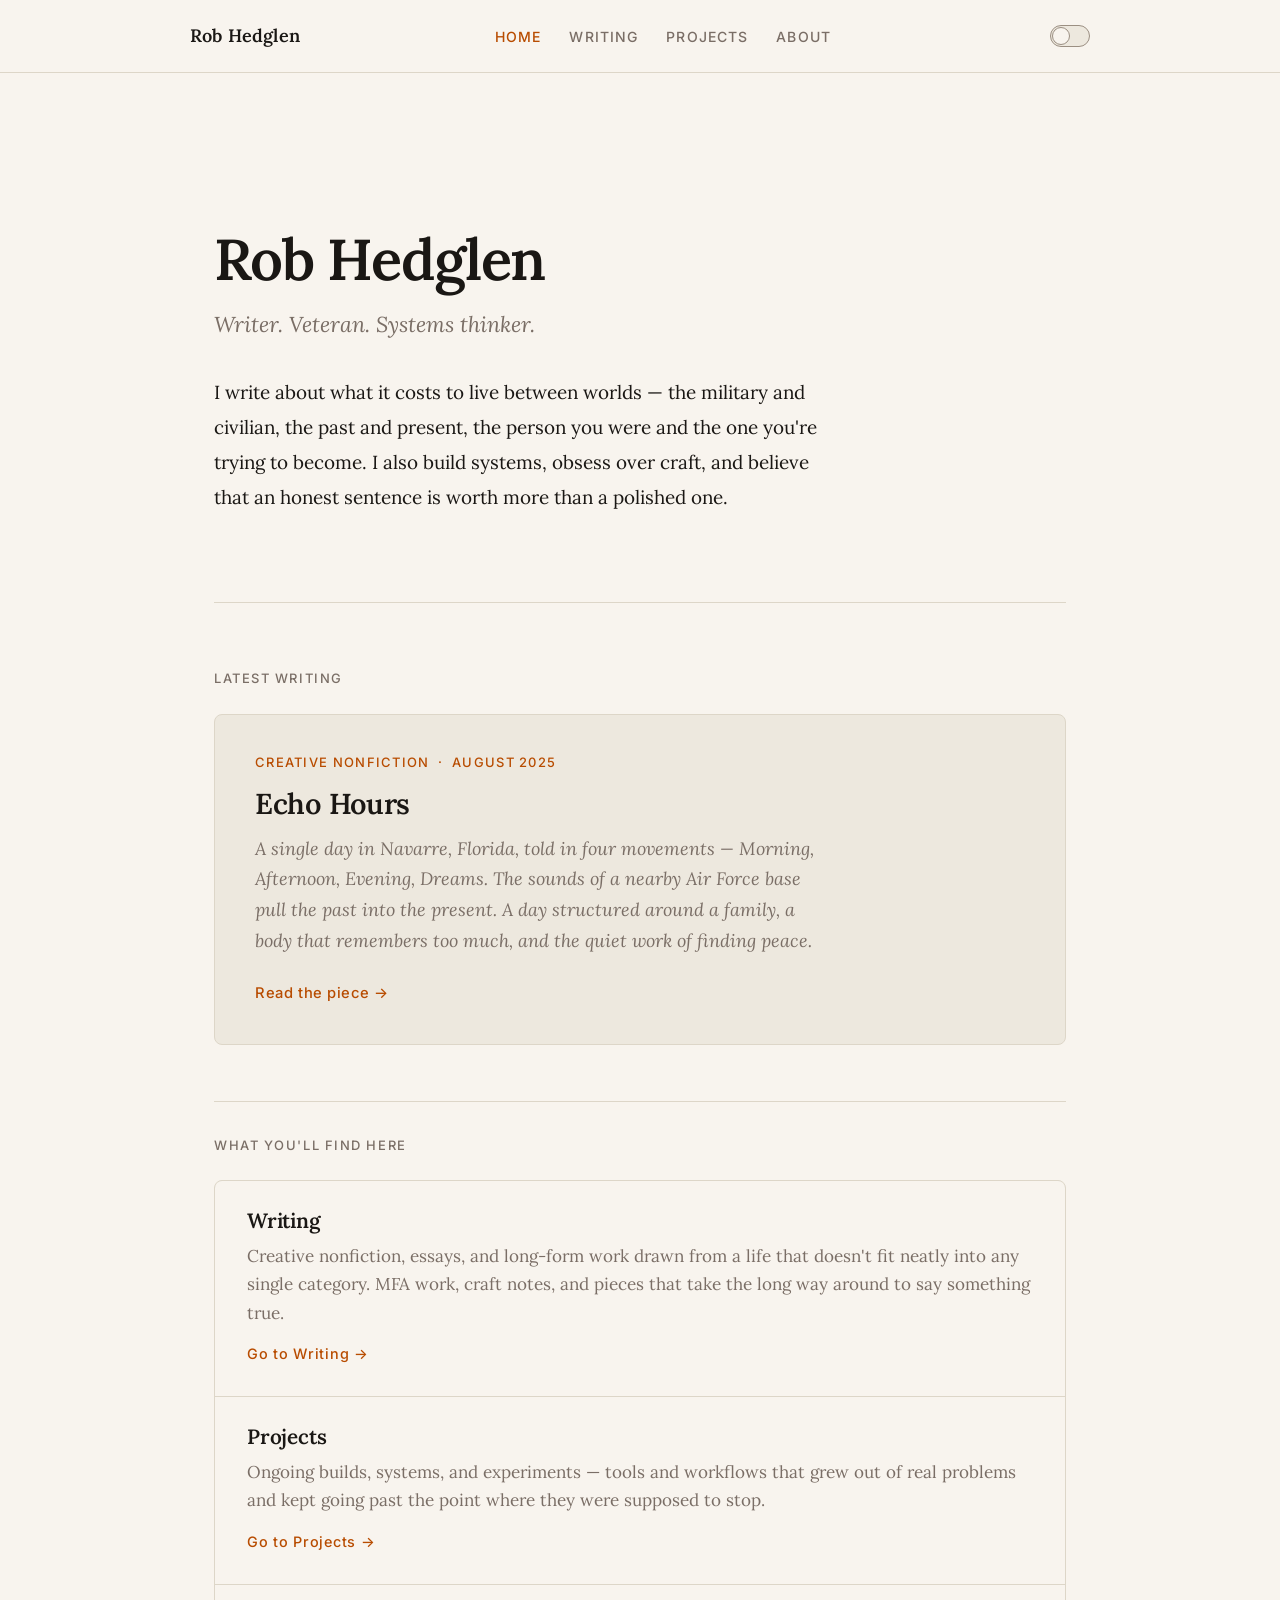
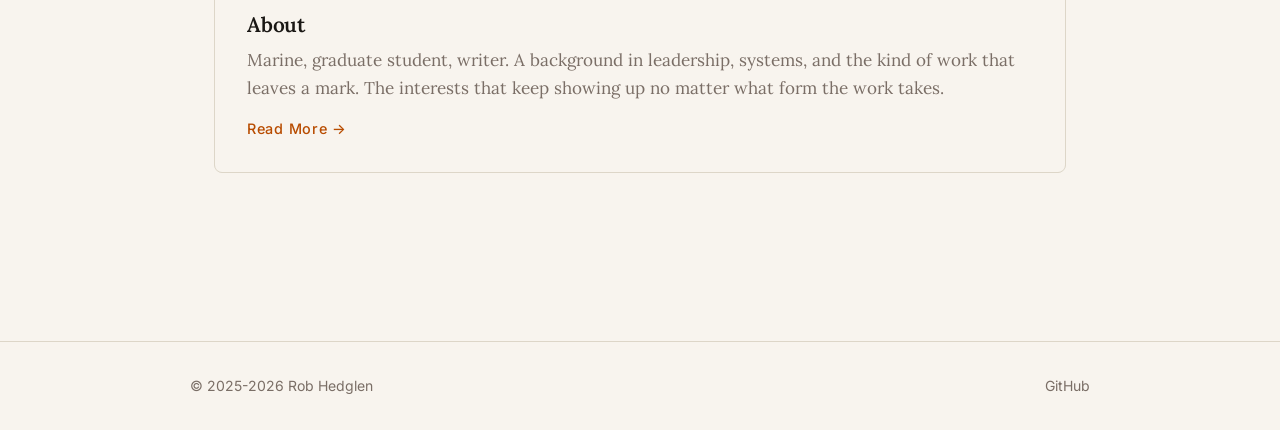
==== index.html @ 37901099 "Add headshot to site" ====
<!DOCTYPE html>
<html lang="en">
<head>
  <meta charset="UTF-8">
  <meta name="viewport" content="width=device-width, initial-scale=1.0">
  <meta name="description" content="Rob Hedglen — writer, veteran, systems thinker. Essays, projects, and ideas worth building in public.">
  <title>Rob Hedglen</title>
  <link rel="canonical" href="https://hedglen.org/">
  <meta name="theme-color" content="#b84c00">
  <meta name="color-scheme" content="light dark">
  <meta property="og:site_name" content="hedglen.org">
  <meta property="og:type" content="website">
  <meta property="og:title" content="Rob Hedglen">
  <meta property="og:description" content="Writer, veteran, systems thinker. Essays, projects, and ideas worth building in public.">
  <meta property="og:url" content="https://hedglen.org/">
  <meta property="og:image" content="https://hedglen.org/images/social-card.png">
  <meta property="og:image:width" content="1200">
  <meta property="og:image:height" content="630">
  <meta name="twitter:card" content="summary_large_image">
  <meta name="twitter:title" content="Rob Hedglen">
  <meta name="twitter:description" content="Writer, veteran, systems thinker. Essays, projects, and ideas worth building in public.">
  <meta name="twitter:image" content="https://hedglen.org/images/social-card.png">
  <script type="application/ld+json">
  {
    "@context": "https://schema.org",
    "@graph": [
      {
        "@type": "WebSite",
        "@id": "https://hedglen.org/#website",
        "name": "hedglen.org",
        "url": "https://hedglen.org/",
        "inLanguage": "en",
        "publisher": {
          "@id": "https://hedglen.org/#rob-hedglen"
        }
      },
      {
        "@type": "Person",
        "@id": "https://hedglen.org/#rob-hedglen",
        "name": "Rob Hedglen",
        "url": "https://hedglen.org/",
        "image": {
          "@type": "ImageObject",
          "url": "https://hedglen.org/images/rob-hedglen.jpg",
          "contentUrl": "https://hedglen.org/images/rob-hedglen.jpg",
          "dateCreated": "2026-03",
          "caption": "Rob Hedglen, March 2026"
        },
        "sameAs": [
          "https://github.com/hedglen"
        ],
        "description": "Writer, veteran, and systems thinker."
      },
      {
        "@type": "ProfilePage",
        "@id": "https://hedglen.org/#profile",
        "name": "Rob Hedglen",
        "url": "https://hedglen.org/",
        "inLanguage": "en",
        "isPartOf": {
          "@id": "https://hedglen.org/#website"
        },
        "mainEntity": {
          "@id": "https://hedglen.org/#rob-hedglen"
        }
      }
    ]
  }
  </script>
  <link rel="preconnect" href="https://fonts.googleapis.com">
  <link rel="preconnect" href="https://fonts.gstatic.com" crossorigin>
  <link href="https://fonts.googleapis.com/css2?family=Lora:ital,wght@0,400;0,500;0,600;1,400;1,500&family=Inter:wght@400;500&display=swap" rel="stylesheet">
  <link rel="stylesheet" href="css/style.css">
  <link rel="icon" href="/favicon.ico" sizes="any">
  <link rel="icon" type="image/svg+xml" href="/favicon.svg">
  <link rel="icon" type="image/png" sizes="96x96" href="/favicon-96x96.png">
  <link rel="icon" type="image/png" sizes="48x48" href="/favicon-48x48.png">
  <link rel="icon" type="image/png" sizes="32x32" href="/favicon-32x32.png">
  <link rel="icon" type="image/png" sizes="16x16" href="/favicon-16x16.png">
  <link rel="apple-touch-icon" sizes="180x180" href="/apple-touch-icon.png">
  <link rel="manifest" href="/site.webmanifest">
</head>
<body>

  <header class="site-header">
    <div class="site-header-inner">
      <a href="index.html" class="wordmark">Rob Hedglen</a>
      <nav>
        <ul class="site-nav">
          <li><a href="index.html" class="active" aria-current="page">Home</a></li>
          <li><a href="writing.html">Writing</a></li>
          <li><a href="projects.html">Projects</a></li>
          <li><a href="about.html">About</a></li>
        </ul>
      </nav>
      <button class="theme-toggle" id="theme-toggle" type="button" aria-label="Switch to dark mode" aria-pressed="false">
        <span class="toggle-track" aria-hidden="true">
          <span class="toggle-thumb"></span>
        </span>
      </button>
    </div>
  </header>

  <main class="page">

    <div class="hero">
      <h1>Rob Hedglen</h1>
      <div class="hero-sub">Writer. Veteran. Systems thinker.</div>
      <p>
        I write about what it costs to live between worlds — the military and civilian, the past and present,
        the person you were and the one you're trying to become. I also build systems, obsess over craft,
        and believe that an honest sentence is worth more than a polished one.
      </p>
    </div>

    <span class="section-label first-section">Latest Writing</span>

    <div class="featured">
      <span class="featured-label">Creative Nonfiction &nbsp;·&nbsp; August 2025</span>
      <h2><a href="echo-hours.html">Echo Hours</a></h2>
      <p>
        A single day in Navarre, Florida, told in four movements — Morning, Afternoon, Evening, Dreams.
        The sounds of a nearby Air Force base pull the past into the present. A day structured around
        a family, a body that remembers too much, and the quiet work of finding peace.
      </p>
      <a class="read-link" href="echo-hours.html">Read the piece &rarr;</a>
    </div>

    <span class="section-label">What You'll Find Here</span>

    <div class="card-grid">
      <div class="card">
        <h2>Writing</h2>
        <p>
          Creative nonfiction, essays, and long-form work drawn from a life that doesn't fit neatly
          into any single category. MFA work, craft notes, and pieces that take the long way around
          to say something true.
        </p>
        <a class="card-link" href="writing.html">Go to Writing &rarr;</a>
      </div>
      <div class="card">
        <h2>Projects</h2>
        <p>
          Ongoing builds, systems, and experiments — tools and workflows that grew out of real problems
          and kept going past the point where they were supposed to stop.
        </p>
        <a class="card-link" href="projects.html">Go to Projects &rarr;</a>
      </div>
      <div class="card">
        <h2>About</h2>
        <p>
          Marine, graduate student, writer. A background in leadership, systems, and the kind of
          work that leaves a mark. The interests that keep showing up no matter what form the work takes.
        </p>
        <a class="card-link" href="about.html">Read More &rarr;</a>
      </div>
    </div>

  </main>

  <footer class="site-footer">
    <div class="site-footer-inner">
      <p>&copy; 2025-2026 Rob Hedglen</p>
      <p><a href="https://github.com/hedglen" target="_blank" rel="noopener">GitHub</a></p>
    </div>
  </footer>

  <script src="js/theme-toggle.js"></script>
</body>
</html>
---- css/style.css ----
/* ============================================================
   hedglen.org — Shared Stylesheet
   Warm Literary Design
   ============================================================ */

/* ── Reset & Base ─────────────────────────────────────────── */

*, *::before, *::after {
  box-sizing: border-box;
  margin: 0;
  padding: 0;
}

:root {
  --bg:       #f8f4ee;
  --bg-alt:   #ede8de;
  --text:     #1a1714;
  --muted:    #7a6e66;
  --accent:   #b84c00;
  --border:   #ddd6c8;
  --toggle-track: #ede8de;
  --toggle-track-hover: #e4dcca;
  --toggle-thumb: #f8f4ee;
  --toggle-thumb-border: #9b8f82;
  --serif:    'Lora', Georgia, 'Times New Roman', serif;
  --sans:     'Inter', system-ui, -apple-system, sans-serif;
  --max:      700px;
  --max-wide: 900px;
  color-scheme: light;
}

[data-theme="dark"] {
  --bg:       #1a1714;
  --bg-alt:   #252220;
  --text:     #f8f4ee;
  --muted:    #b8aea6;
  --accent:   #ff7733;
  --border:   #3a3632;
  --toggle-track: #252220;
  --toggle-track-hover: #2f2b27;
  --toggle-thumb: #1a1714;
  --toggle-thumb-border: #b8aea6;
  color-scheme: dark;
}

html {
  font-size: 18px;
  scroll-behavior: smooth;
}

body {
  background: var(--bg);
  color: var(--text);
  font-family: var(--serif);
  line-height: 1.75;
  -webkit-font-smoothing: antialiased;
  transition: background-color 0.3s ease, color 0.3s ease;
}

/* ── Typography ───────────────────────────────────────────── */

h1, h2, h3 {
  font-family: var(--serif);
  font-weight: 600;
  line-height: 1.2;
  letter-spacing: -0.01em;
}

h1 { font-size: 2.75rem; margin-bottom: 0.4em; }
h2 { font-size: 1.35rem; margin-bottom: 0.35em; }
h3 { font-size: 1.05rem; margin-bottom: 0.25em; }

p {
  margin-bottom: 1.2em;
  max-width: var(--max);
}

a {
  color: var(--accent);
  text-decoration: none;
  transition: opacity 0.15s;
}

a:hover { opacity: 0.7; }

a:focus-visible,
button:focus-visible {
  outline: 2px solid var(--accent);
  outline-offset: 4px;
}

em { font-style: italic; }
strong { font-weight: 600; }

code {
  font-family: ui-monospace, SFMono-Regular, Consolas, 'Liberation Mono', monospace;
  font-size: 0.9em;
}

/* ── Navigation ───────────────────────────────────────────── */

.site-header {
  border-bottom: 1px solid var(--border);
  padding: 0 24px;
  background: var(--bg);
  position: sticky;
  top: 0;
  z-index: 10;
}

.site-header-inner {
  max-width: var(--max-wide);
  margin: 0 auto;
  display: flex;
  align-items: center;
  justify-content: space-between;
  padding: 20px 0;
}

.wordmark {
  font-family: var(--serif);
  font-size: 1rem;
  font-weight: 600;
  color: var(--text);
  text-decoration: none;
  letter-spacing: 0.01em;
}

.wordmark:hover { opacity: 0.6; color: var(--text); }

.site-nav {
  display: flex;
  gap: 28px;
  list-style: none;
}

.site-nav a {
  font-family: var(--sans);
  font-size: 0.78rem;
  font-weight: 500;
  letter-spacing: 0.08em;
  text-transform: uppercase;
  color: var(--muted);
  text-decoration: none;
  transition: color 0.15s;
}

.site-nav a:hover,
.site-nav a.active {
  color: var(--accent);
  opacity: 1;
}

/* ── Theme Toggle ─────────────────────────────────────── */

.theme-toggle {
  background: none;
  border: none;
  padding: 0;
  cursor: pointer;
  margin-left: 24px;
  border-radius: 12px;
}

.toggle-track {
  display: block;
  width: 40px;
  height: 22px;
  background: var(--toggle-track);
  border: 1px solid var(--toggle-thumb-border);
  border-radius: 11px;
  position: relative;
  transition: background 0.2s, border-color 0.2s;
}

.theme-toggle:hover .toggle-track {
  background: var(--toggle-track-hover);
}

.toggle-thumb {
  display: block;
  width: 18px;
  height: 18px;
  background: var(--toggle-thumb);
  border: 1px solid var(--toggle-thumb-border);
  border-radius: 50%;
  position: absolute;
  top: 1px;
  left: 1px;
  transition: transform 0.2s, background 0.2s, border-color 0.2s;
}

[data-theme="dark"] .toggle-thumb {
  transform: translateX(18px);
}

/* ── Page Layout ──────────────────────────────────────── */

.page {
  max-width: var(--max-wide);
  margin: 0 auto;
  padding: 72px 24px 120px;
}

.page-narrow {
  max-width: var(--max);
  margin: 0 auto;
  padding: 72px 24px 120px;
}

/* ── Page Header ──────────────────────────────────────────── */

.page-kicker {
  font-family: var(--sans);
  font-size: 0.75rem;
  font-weight: 500;
  letter-spacing: 0.1em;
  text-transform: uppercase;
  color: var(--muted);
  margin-bottom: 16px;
  display: block;
}

.page-tagline {
  font-family: var(--serif);
  font-size: 1.15rem;
  font-style: italic;
  color: var(--muted);
  margin-bottom: 48px;
  display: block;
}

.page-intro {
  font-size: 1.05rem;
  line-height: 1.8;
  margin-bottom: 56px;
  max-width: var(--max);
}

/* ── Section Headings ─────────────────────────────────────── */

.section-label {
  font-family: var(--sans);
  font-size: 0.72rem;
  font-weight: 500;
  letter-spacing: 0.12em;
  text-transform: uppercase;
  color: var(--muted);
  margin-bottom: 24px;
  display: block;
  border-top: 1px solid var(--border);
  padding-top: 32px;
  margin-top: 56px;
}

.section-label.first-section {
  border-top: none;
  margin-top: 0;
  padding-top: 0;
}

/* ── Cards ────────────────────────────────────────────────── */

.card-grid {
  display: grid;
  grid-template-columns: 1fr;
  gap: 1px;
  background: var(--border);
  border: 1px solid var(--border);
  border-radius: 8px;
  overflow: hidden;
  margin-bottom: 48px;
}

.card {
  background: var(--bg);
  padding: 28px 32px;
  transition: background 0.15s;
}

.card:hover {
  background: var(--bg-alt);
}

.card h2 {
  font-size: 1.15rem;
  margin-bottom: 8px;
}

.card p {
  font-size: 0.95rem;
  color: var(--muted);
  margin-bottom: 0;
  max-width: 100%;
  line-height: 1.65;
}

.card-link {
  display: inline-block;
  margin-top: 14px;
  font-family: var(--sans);
  font-size: 0.8rem;
  font-weight: 500;
  letter-spacing: 0.05em;
  color: var(--accent);
}

/* Writing card variant — more editorial */
.writing-card {
  background: var(--bg);
  padding: 32px;
  border: 1px solid var(--border);
  border-radius: 8px;
  margin-bottom: 20px;
  transition: background 0.15s;
}

.writing-card:hover { background: var(--bg-alt); }

.writing-card .meta {
  font-family: var(--sans);
  font-size: 0.75rem;
  letter-spacing: 0.06em;
  text-transform: uppercase;
  color: var(--muted);
  margin-bottom: 10px;
  display: block;
}

.writing-card h2 {
  font-size: 1.3rem;
  margin-bottom: 10px;
}

.writing-card h2 a {
  color: var(--text);
}

.writing-card h2 a:hover { opacity: 0.6; color: var(--text); }

.writing-card p {
  font-style: italic;
  color: var(--muted);
  font-size: 0.95rem;
  line-height: 1.7;
  margin-bottom: 0;
  max-width: 100%;
}

/* ── Hero (Home page) ─────────────────────────────────────── */

.hero {
  padding: 80px 0 64px;
  border-bottom: 1px solid var(--border);
  margin-bottom: 64px;
}

.hero h1 {
  font-size: 3.2rem;
  letter-spacing: -0.02em;
  margin-bottom: 12px;
}

.hero .hero-sub {
  font-family: var(--serif);
  font-style: italic;
  font-size: 1.2rem;
  color: var(--muted);
  margin-bottom: 32px;
}

.hero p {
  font-size: 1.05rem;
  line-height: 1.85;
  max-width: 620px;
}

/* ── Featured Piece ───────────────────────────────────────── */

.featured {
  background: var(--bg-alt);
  border: 1px solid var(--border);
  border-radius: 8px;
  padding: 36px 40px;
  margin-bottom: 48px;
}

.featured .featured-label {
  font-family: var(--sans);
  font-size: 0.72rem;
  font-weight: 500;
  letter-spacing: 0.1em;
  text-transform: uppercase;
  color: var(--accent);
  margin-bottom: 14px;
  display: block;
}

.featured h2 {
  font-size: 1.6rem;
  margin-bottom: 12px;
}

.featured h2 a { color: var(--text); }
.featured h2 a:hover { opacity: 0.65; color: var(--text); }

.featured p {
  font-style: italic;
  color: var(--muted);
  font-size: 1rem;
  line-height: 1.7;
  max-width: 560px;
  margin-bottom: 20px;
}

.featured .read-link {
  font-family: var(--sans);
  font-size: 0.82rem;
  font-weight: 500;
  letter-spacing: 0.04em;
  color: var(--accent);
}

/* ── Reading Page (Essay/Piece) ───────────────────────────── */

.essay-header {
  padding: 64px 0 48px;
  border-bottom: 1px solid var(--border);
  margin-bottom: 64px;
}

.essay-header h1 {
  font-size: 3rem;
  letter-spacing: -0.02em;
  margin-bottom: 16px;
}

.essay-header .essay-meta {
  font-family: var(--sans);
  font-size: 0.82rem;
  color: var(--muted);
  letter-spacing: 0.04em;
}

.content-note {
  background: var(--bg-alt);
  border-left: 3px solid var(--accent);
  color: var(--muted);
  font-family: var(--sans);
  font-size: 0.88rem;
  line-height: 1.65;
  margin-bottom: 56px;
  padding: 18px 22px;
}

.content-note p {
  margin: 0;
  max-width: 100%;
}

.essay-body {
  font-size: 1.08rem;
  line-height: 1.85;
}

.essay-body p {
  margin-bottom: 1.4em;
  max-width: 100%;
  text-indent: 2em;
}

.essay-body p:first-of-type,
.essay-body p.no-indent {
  text-indent: 0;
}

.essay-section {
  margin-top: 72px;
  margin-bottom: 40px;
}

.essay-section-title {
  font-family: var(--sans);
  font-size: 0.72rem;
  font-weight: 500;
  letter-spacing: 0.2em;
  text-transform: uppercase;
  color: var(--muted);
  text-align: center;
  margin-bottom: 48px;
  position: relative;
}

.essay-section-title::before,
.essay-section-title::after {
  content: '—';
  margin: 0 16px;
  color: var(--border);
}

.essay-footer {
  margin-top: 72px;
  padding-top: 40px;
  border-top: 1px solid var(--border);
}

.essay-footer p {
  font-family: var(--sans);
  font-size: 0.85rem;
  color: var(--muted);
  text-indent: 0;
  max-width: 100%;
  margin-bottom: 4px;
}

.essay-back-link {
  margin-top: 16px;
}

/* ── About page ───────────────────────────────────────────── */

.about-body::after {
  clear: both;
  content: '';
  display: block;
}

.about-portrait {
  float: right;
  margin: 6px 0 28px 36px;
  width: min(42%, 280px);
}

.about-portrait img {
  aspect-ratio: 4 / 5;
  background: var(--bg-alt);
  border: 1px solid var(--border);
  border-radius: 8px;
  display: block;
  height: auto;
  object-fit: cover;
  width: 100%;
}

.about-body p {
  font-size: 1.05rem;
  line-height: 1.85;
  margin-bottom: 1.4em;
  max-width: 640px;
}

/* ── Footer ───────────────────────────────────────────────── */

.site-footer {
  border-top: 1px solid var(--border);
  padding: 32px 24px;
  margin-top: auto;
}

.site-footer-inner {
  max-width: var(--max-wide);
  margin: 0 auto;
  display: flex;
  align-items: center;
  justify-content: space-between;
}

.site-footer p {
  font-family: var(--sans);
  font-size: 0.78rem;
  color: var(--muted);
  margin: 0;
  max-width: none;
}

.site-footer a {
  color: var(--muted);
}

.site-footer a:hover { color: var(--accent); opacity: 1; }

/* ── Utility ──────────────────────────────────────────────── */

.divider {
  border: none;
  border-top: 1px solid var(--border);
  margin: 48px 0;
}

.note {
  font-family: var(--sans);
  font-size: 0.85rem;
  color: var(--muted);
  font-style: italic;
  margin-top: 48px;
}

/* ── Responsive ───────────────────────────────────────────── */

@media (max-width: 640px) {
  html { font-size: 17px; }

  h1 { font-size: 2.1rem; }
  .hero h1 { font-size: 2.4rem; }
  .essay-header h1 { font-size: 2.2rem; }

  .site-header-inner { 
    flex-direction: row; 
    flex-wrap: wrap;
    gap: 16px; 
  }
  
  .site-nav { 
    gap: 20px; 
    flex-wrap: wrap; 
    order: 3;
    width: 100%;
  }
  
  .theme-toggle {
    margin-left: auto;
  }

  .page, .page-narrow { padding: 48px 20px 80px; }
  .featured { padding: 28px 24px; }
  .card { padding: 24px 20px; }
  .essay-header { padding: 48px 0 36px; }
  .about-portrait {
    float: none;
    margin: 0 0 32px;
    width: min(100%, 320px);
  }

  .site-footer-inner { flex-direction: column; gap: 8px; }
}
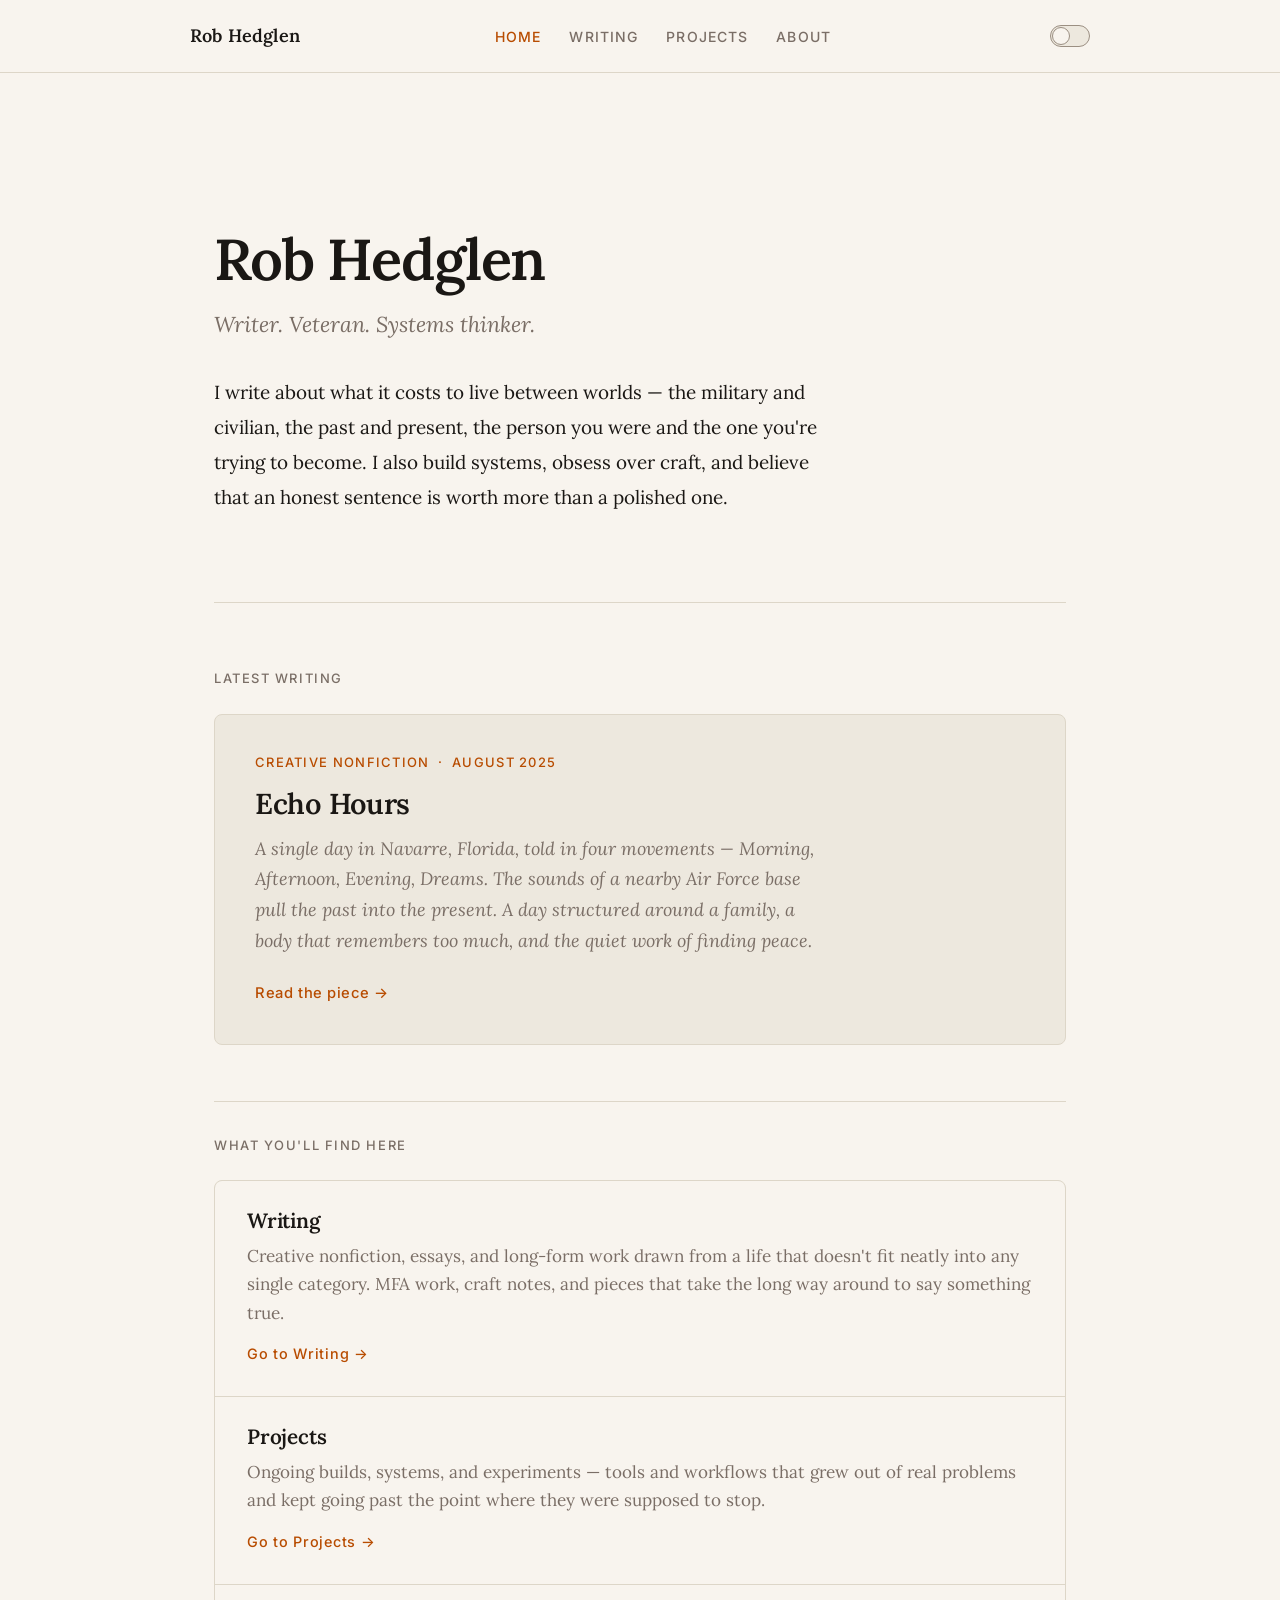
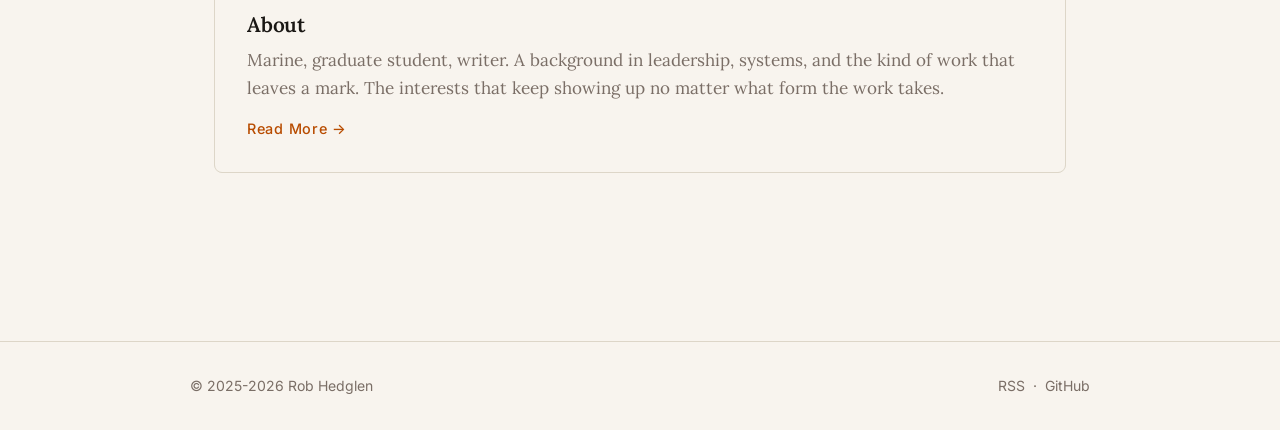
==== commit 8cdb15a5: "Add visible RSS footer link" ====
--- a/index.html
+++ b/index.html
@@ -70,6 +70,7 @@
   <link rel="preconnect" href="https://fonts.googleapis.com">
   <link rel="preconnect" href="https://fonts.gstatic.com" crossorigin>
   <link href="https://fonts.googleapis.com/css2?family=Lora:ital,wght@0,400;0,500;0,600;1,400;1,500&family=Inter:wght@400;500&display=swap" rel="stylesheet">
+  <link rel="alternate" type="application/rss+xml" title="Rob Hedglen — Writing" href="https://hedglen.org/feed.xml">
   <link rel="stylesheet" href="css/style.css">
   <link rel="icon" href="/favicon.ico" sizes="any">
   <link rel="icon" type="image/svg+xml" href="/favicon.svg">
@@ -161,7 +162,7 @@
   <footer class="site-footer">
     <div class="site-footer-inner">
       <p>&copy; 2025-2026 Rob Hedglen</p>
-      <p><a href="https://github.com/hedglen" target="_blank" rel="noopener">GitHub</a></p>
+      <p><a href="/feed.xml" type="application/rss+xml">RSS</a> &nbsp;&middot;&nbsp; <a href="https://github.com/hedglen" target="_blank" rel="noopener">GitHub</a></p>
     </div>
   </footer>
 
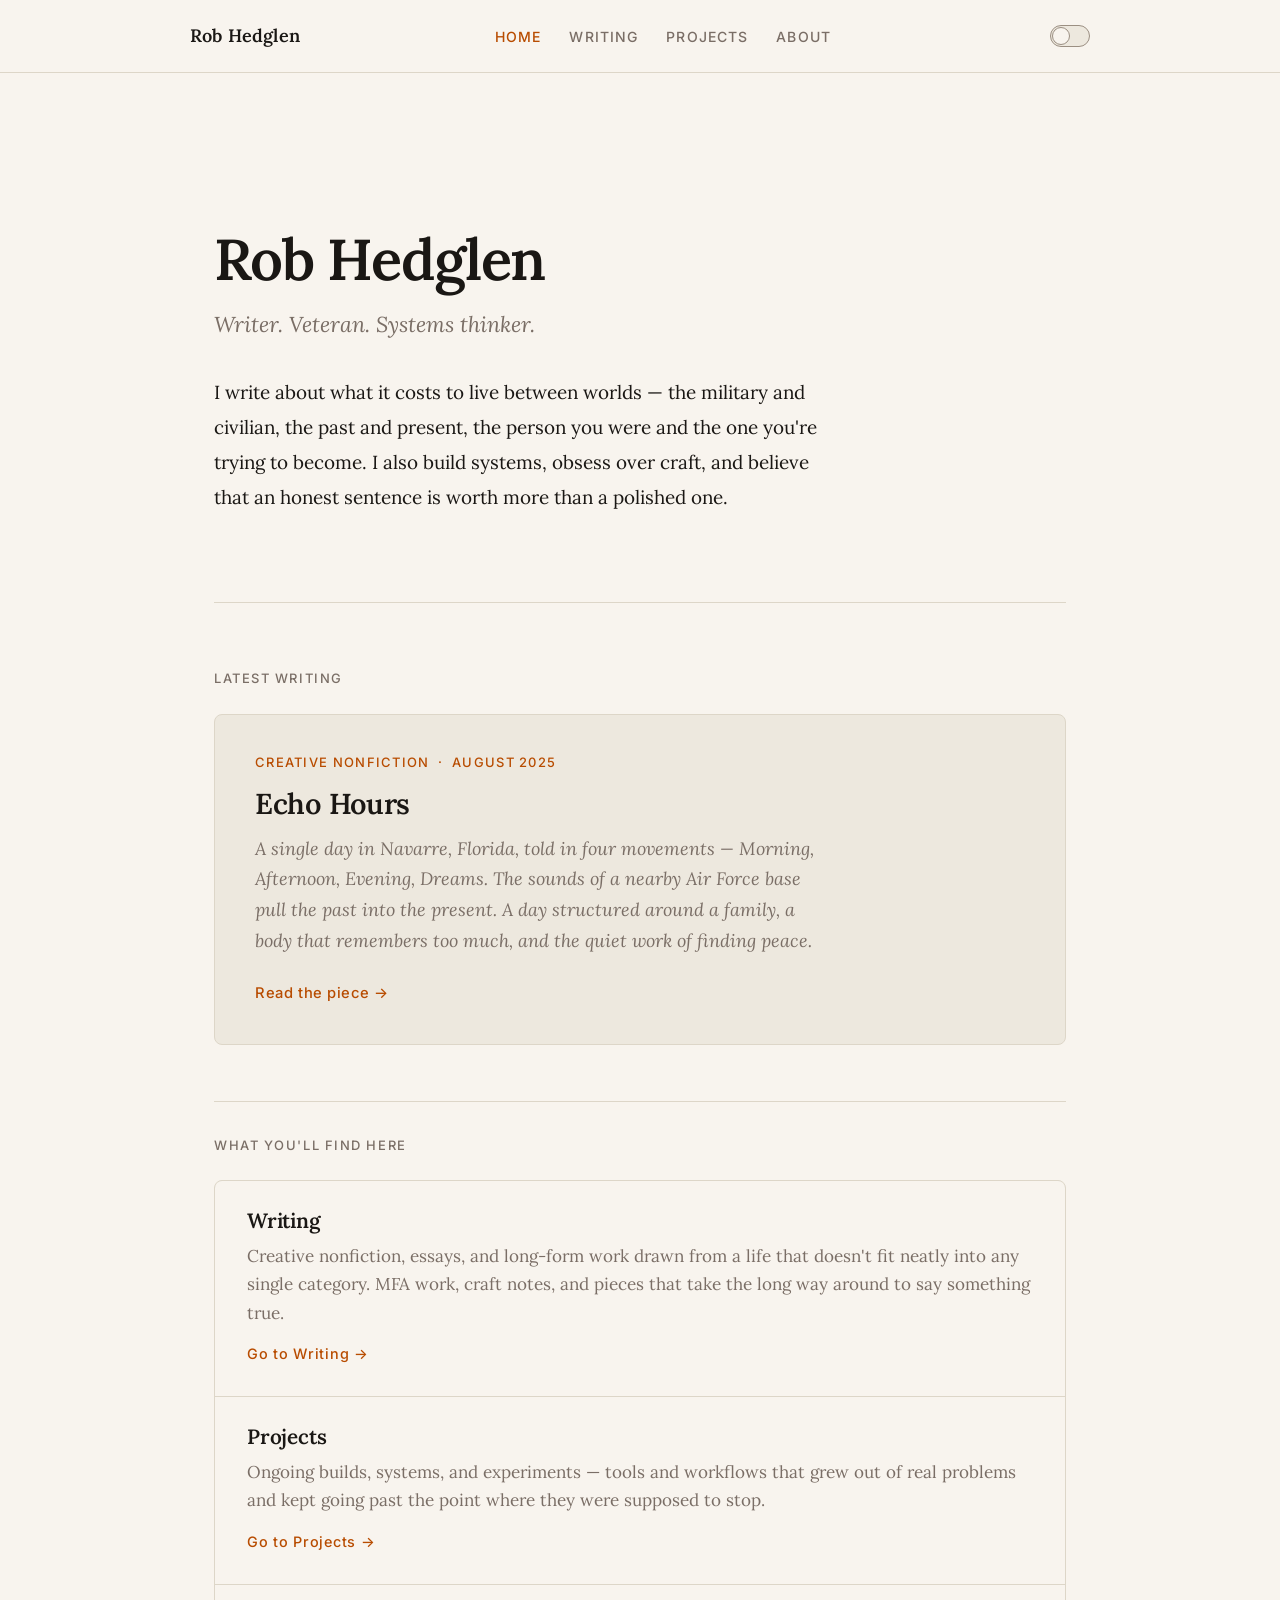
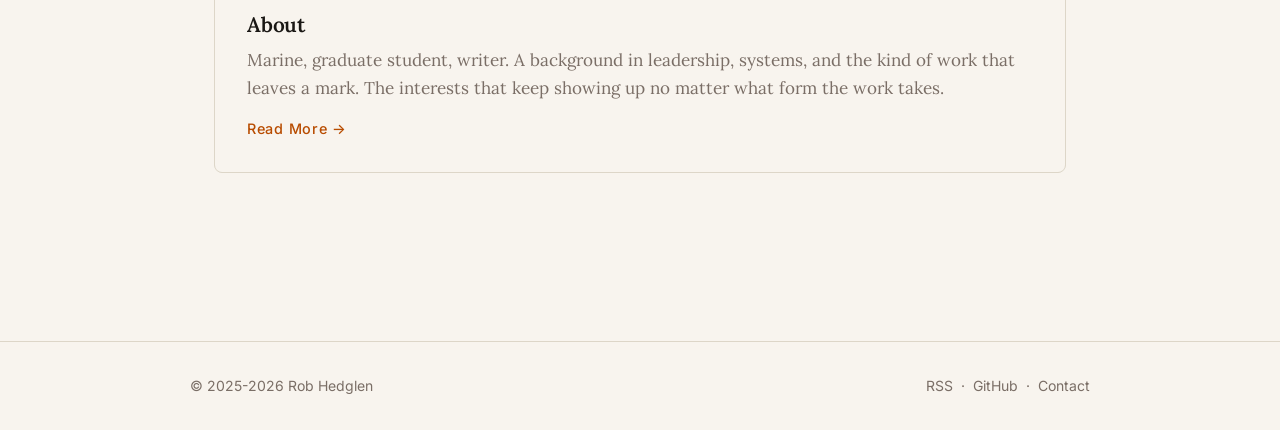
==== commit 9e9a9535: "Add contact section" ====
--- a/index.html
+++ b/index.html
@@ -162,7 +162,7 @@
   <footer class="site-footer">
     <div class="site-footer-inner">
       <p>&copy; 2025-2026 Rob Hedglen</p>
-      <p><a href="/feed.xml" type="application/rss+xml">RSS</a> &nbsp;&middot;&nbsp; <a href="https://github.com/hedglen" target="_blank" rel="noopener">GitHub</a></p>
+      <p><a href="/feed.xml" type="application/rss+xml">RSS</a> &nbsp;&middot;&nbsp; <a href="https://github.com/hedglen" target="_blank" rel="noopener">GitHub</a> &nbsp;&middot;&nbsp; <a href="about.html#contact">Contact</a></p>
     </div>
   </footer>
 
--- a/css/style.css
+++ b/css/style.css
@@ -549,6 +549,10 @@
   max-width: 640px;
 }
 
+.contact-section {
+  scroll-margin-top: 120px;
+}
+
 /* ── Footer ───────────────────────────────────────────────── */
 
 .site-footer {
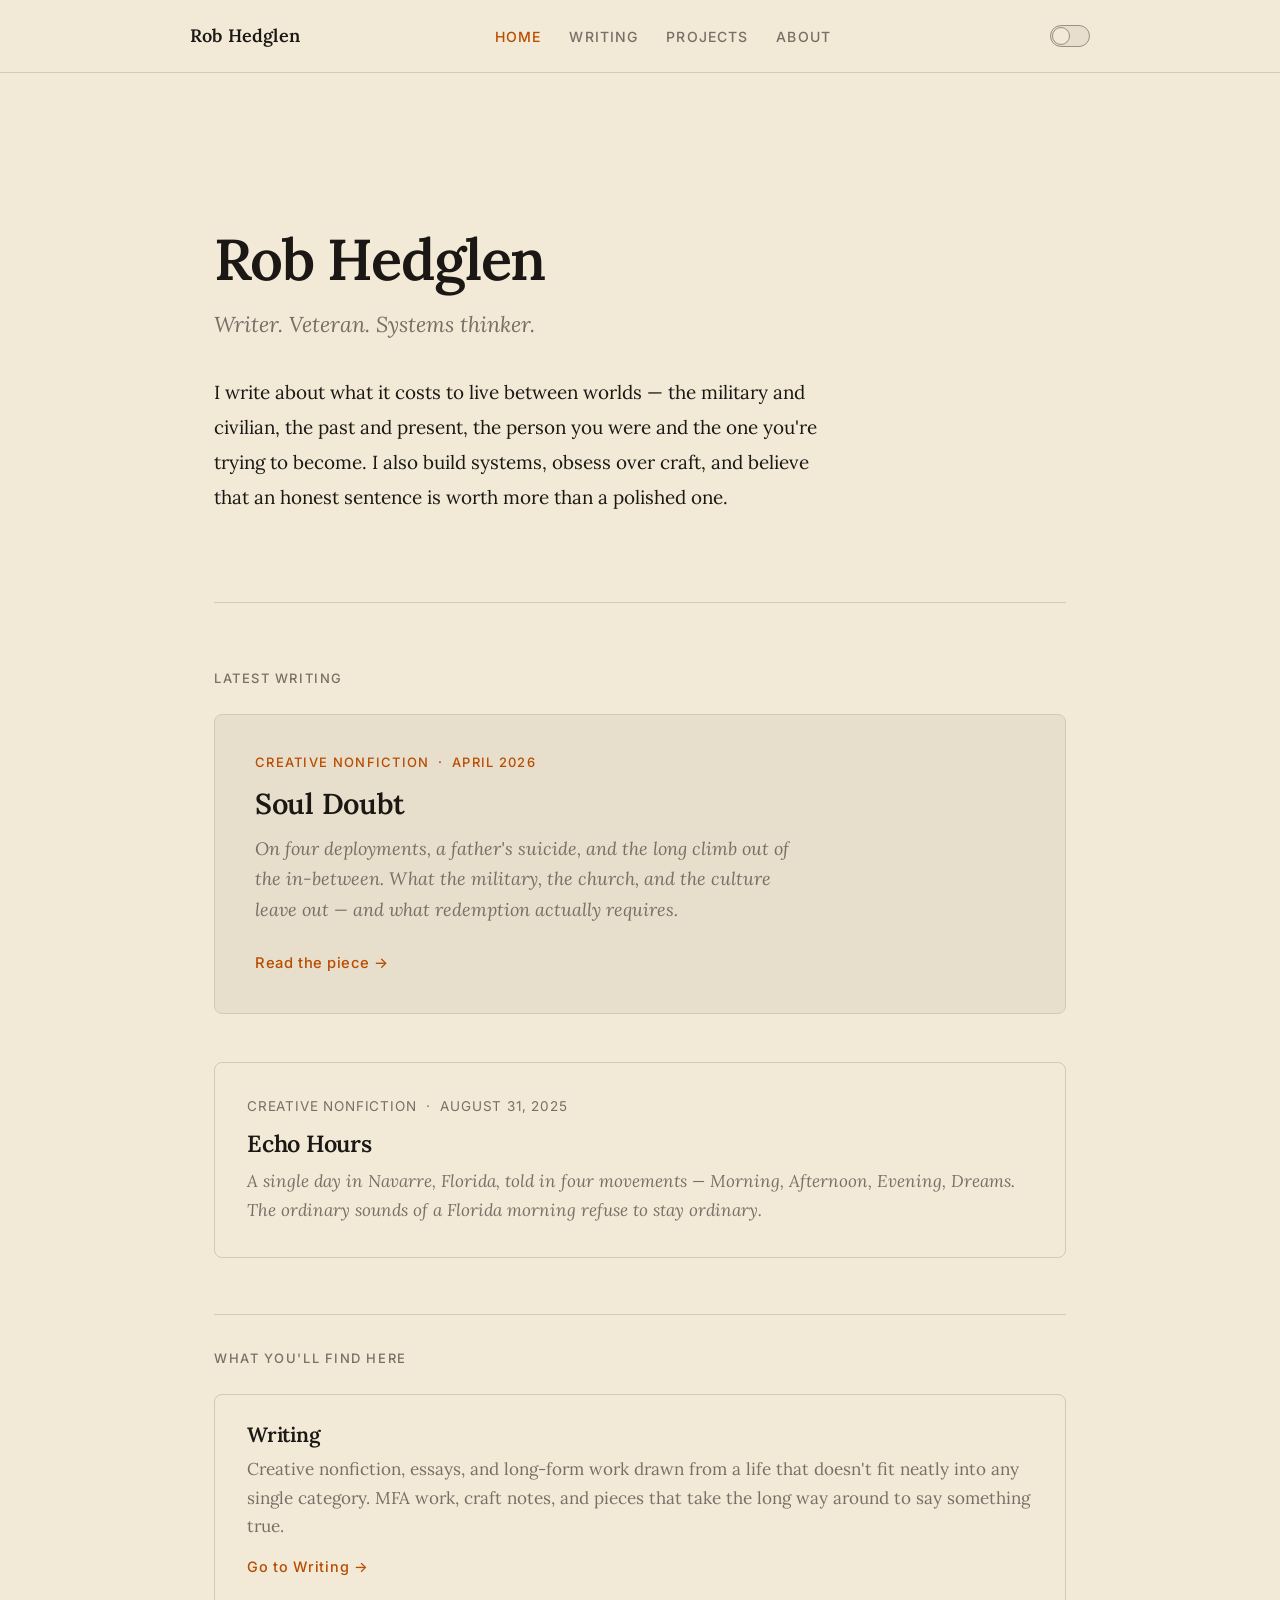
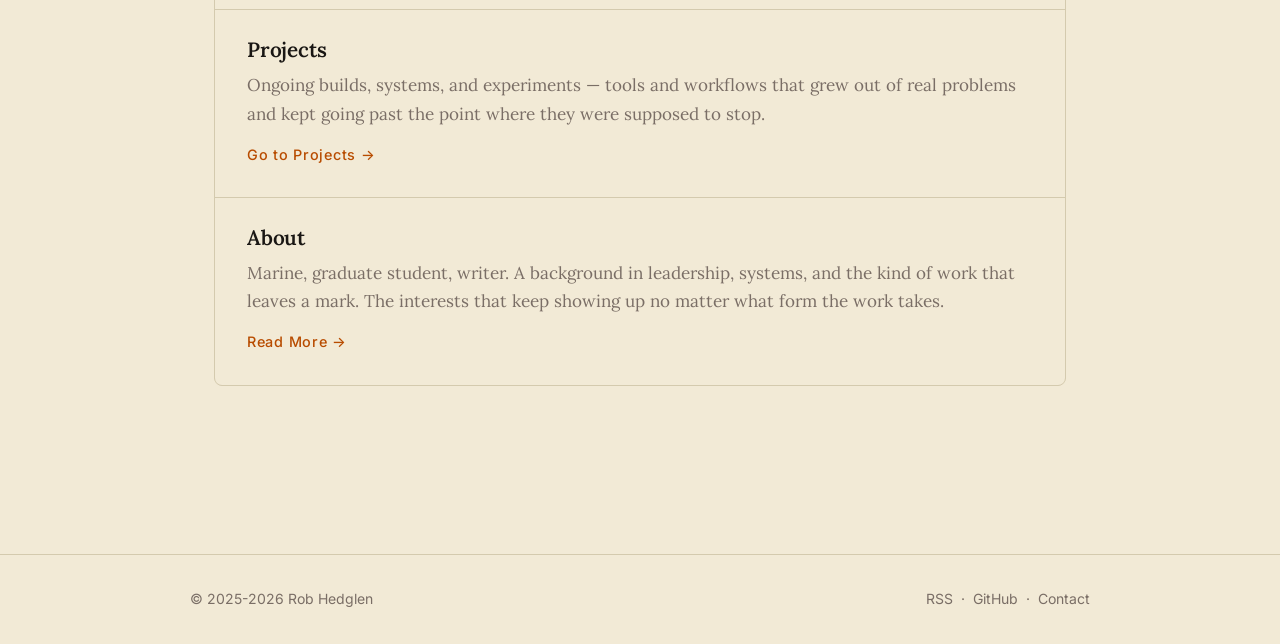
==== commit fc78d2d3: "Feature Soul Doubt on home page, demote Echo Hours to card Co-Authored-By: Claude Opus 4.7 <noreply@" ====
--- a/index.html
+++ b/index.html
@@ -72,9 +72,10 @@
   <link href="https://fonts.googleapis.com/css2?family=Lora:ital,wght@0,400;0,500;0,600;1,400;1,500&family=Inter:wght@400;500&display=swap" rel="stylesheet">
   <link rel="alternate" type="application/rss+xml" title="Rob Hedglen — Writing" href="https://hedglen.org/feed.xml">
   <link rel="stylesheet" href="css/style.css">
+  <link rel="icon" type="image/png" sizes="96x96" href="/favicon-96x96.png">
   <link rel="icon" href="/favicon.ico" sizes="any">
+  <link rel="shortcut icon" href="/favicon.ico">
   <link rel="icon" type="image/svg+xml" href="/favicon.svg">
-  <link rel="icon" type="image/png" sizes="96x96" href="/favicon-96x96.png">
   <link rel="icon" type="image/png" sizes="48x48" href="/favicon-48x48.png">
   <link rel="icon" type="image/png" sizes="32x32" href="/favicon-32x32.png">
   <link rel="icon" type="image/png" sizes="16x16" href="/favicon-16x16.png">
@@ -117,14 +118,23 @@
     <span class="section-label first-section">Latest Writing</span>
 
     <div class="featured">
-      <span class="featured-label">Creative Nonfiction &nbsp;·&nbsp; August 2025</span>
+      <span class="featured-label">Creative Nonfiction &nbsp;·&nbsp; April 2026</span>
+      <h2><a href="soul-doubt.html">Soul Doubt</a></h2>
+      <p>
+        On four deployments, a father's suicide, and the long climb out of the in-between.
+        What the military, the church, and the culture leave out — and what redemption
+        actually requires.
+      </p>
+      <a class="read-link" href="soul-doubt.html">Read the piece &rarr;</a>
+    </div>
+
+    <div class="writing-card">
+      <span class="meta">Creative Nonfiction &nbsp;·&nbsp; August 31, 2025</span>
       <h2><a href="echo-hours.html">Echo Hours</a></h2>
       <p>
         A single day in Navarre, Florida, told in four movements — Morning, Afternoon, Evening, Dreams.
-        The sounds of a nearby Air Force base pull the past into the present. A day structured around
-        a family, a body that remembers too much, and the quiet work of finding peace.
+        The ordinary sounds of a Florida morning refuse to stay ordinary.
       </p>
-      <a class="read-link" href="echo-hours.html">Read the piece &rarr;</a>
     </div>
 
     <span class="section-label">What You'll Find Here</span>
--- a/css/style.css
+++ b/css/style.css
@@ -12,15 +12,15 @@
 }
 
 :root {
-  --bg:       #f8f4ee;
-  --bg-alt:   #ede8de;
+  --bg:       #f2ead6;
+  --bg-alt:   #e7decb;
   --text:     #1a1714;
   --muted:    #7a6e66;
   --accent:   #b84c00;
-  --border:   #ddd6c8;
-  --toggle-track: #ede8de;
-  --toggle-track-hover: #e4dcca;
-  --toggle-thumb: #f8f4ee;
+  --border:   #d4caae;
+  --toggle-track: #e7decb;
+  --toggle-track-hover: #ddd2bb;
+  --toggle-thumb: #f2ead6;
   --toggle-thumb-border: #9b8f82;
   --serif:    'Lora', Georgia, 'Times New Roman', serif;
   --sans:     'Inter', system-ui, -apple-system, sans-serif;
@@ -637,3 +637,136 @@
 
   .site-footer-inner { flex-direction: column; gap: 8px; }
 }
+
+/* ── Print ────────────────────────────────────────────────── */
+
+@media print {
+  @page {
+    margin: 0.75in;
+  }
+
+  :root,
+  [data-theme="dark"] {
+    --bg: #ffffff;
+    --bg-alt: #ffffff;
+    --text: #000000;
+    --muted: #444444;
+    --accent: #000000;
+    --border: #cccccc;
+    color-scheme: light;
+  }
+
+  * {
+    box-shadow: none !important;
+    text-shadow: none !important;
+  }
+
+  html {
+    font-size: 12pt;
+    scroll-behavior: auto;
+  }
+
+  body {
+    background: #ffffff !important;
+    color: #000000 !important;
+    line-height: 1.5;
+    transition: none;
+  }
+
+  .site-header,
+  .site-footer,
+  .theme-toggle,
+  .content-note,
+  .essay-footer,
+  .about-portrait {
+    display: none !important;
+  }
+
+  .page,
+  .page-narrow {
+    margin: 0;
+    max-width: none;
+    padding: 0;
+  }
+
+  .essay-header {
+    border-bottom: 1px solid #cccccc;
+    margin-bottom: 0.35in;
+    padding: 0 0 0.22in;
+  }
+
+  .essay-header .page-kicker {
+    display: none;
+  }
+
+  .essay-header h1 {
+    font-size: 28pt;
+    letter-spacing: 0;
+    margin-bottom: 0.12in;
+  }
+
+  .essay-header .essay-meta,
+  .page-kicker,
+  .page-tagline,
+  .section-label,
+  .essay-section-title,
+  .note {
+    color: #444444 !important;
+  }
+
+  .essay-body {
+    font-size: 12pt;
+    line-height: 1.55;
+  }
+
+  .essay-body p {
+    margin-bottom: 0.12in;
+    max-width: none;
+    orphans: 3;
+    text-indent: 0.22in;
+    widows: 3;
+  }
+
+  .essay-body p:first-of-type,
+  .essay-body p.no-indent {
+    text-indent: 0;
+  }
+
+  .essay-section {
+    break-inside: auto;
+    margin: 0.45in 0 0;
+  }
+
+  .essay-section:first-child {
+    margin-top: 0;
+  }
+
+  .essay-section-title {
+    break-after: avoid;
+    font-size: 9pt;
+    letter-spacing: 0.12em;
+    margin-bottom: 0.22in;
+    page-break-after: avoid;
+  }
+
+  .essay-section-title::before,
+  .essay-section-title::after {
+    content: '';
+    margin: 0;
+  }
+
+  a {
+    color: #000000 !important;
+    text-decoration: none;
+  }
+
+  .card-grid,
+  .card,
+  .featured,
+  .writing-card {
+    background: #ffffff;
+    border: 1px solid #cccccc;
+    break-inside: avoid;
+    page-break-inside: avoid;
+  }
+}
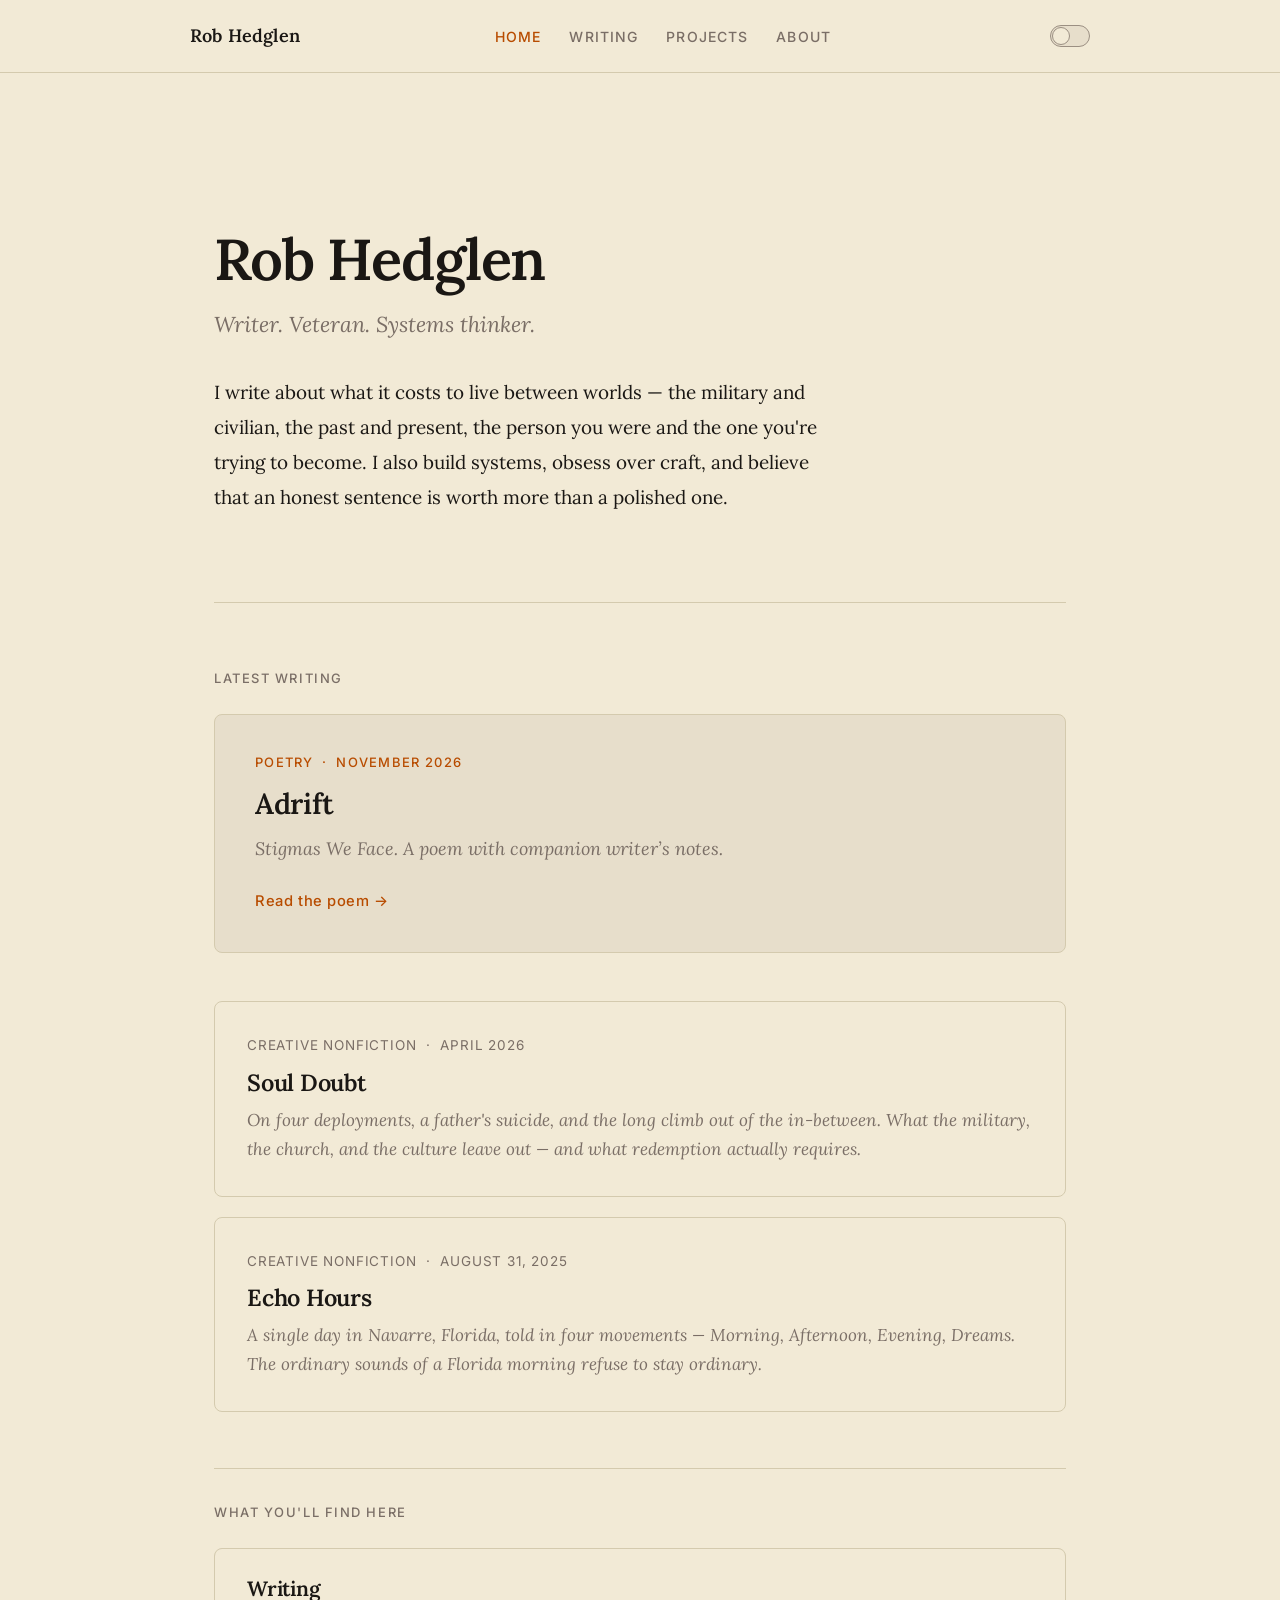
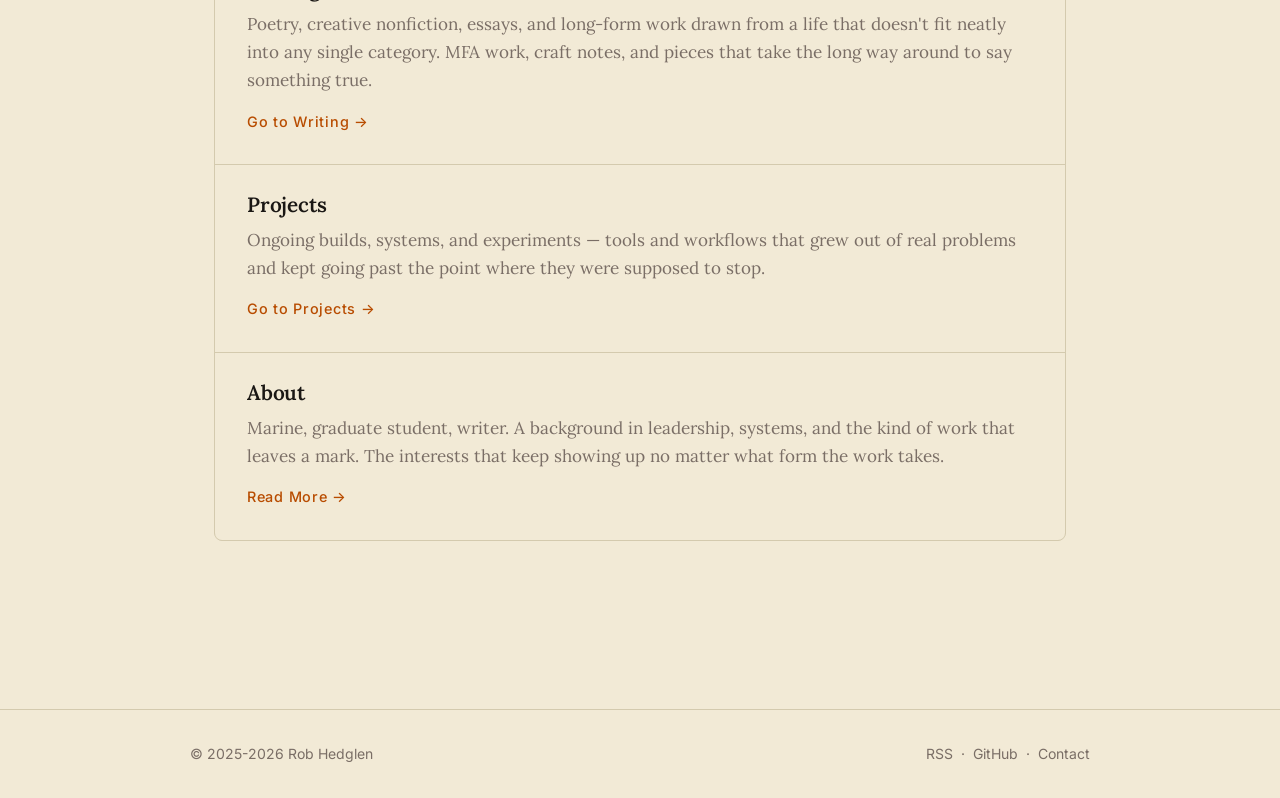
==== commit 2d454aa0: "Integrate Adrift into index.html" ====
--- a/index.html
+++ b/index.html
@@ -4,20 +4,20 @@
   <meta charset="UTF-8">
   <meta name="viewport" content="width=device-width, initial-scale=1.0">
   <meta name="description" content="Rob Hedglen — writer, veteran, systems thinker. Essays, projects, and ideas worth building in public.">
-  <title>Rob Hedglen</title>
+  <title>Rob Hedglen — Writer, Veteran, Systems Thinker</title>
   <link rel="canonical" href="https://hedglen.org/">
   <meta name="theme-color" content="#b84c00">
   <meta name="color-scheme" content="light dark">
   <meta property="og:site_name" content="hedglen.org">
   <meta property="og:type" content="website">
-  <meta property="og:title" content="Rob Hedglen">
+  <meta property="og:title" content="Rob Hedglen — Writer, Veteran, Systems Thinker">
   <meta property="og:description" content="Writer, veteran, systems thinker. Essays, projects, and ideas worth building in public.">
   <meta property="og:url" content="https://hedglen.org/">
   <meta property="og:image" content="https://hedglen.org/images/social-card.png">
   <meta property="og:image:width" content="1200">
   <meta property="og:image:height" content="630">
   <meta name="twitter:card" content="summary_large_image">
-  <meta name="twitter:title" content="Rob Hedglen">
+  <meta name="twitter:title" content="Rob Hedglen — Writer, Veteran, Systems Thinker">
   <meta name="twitter:description" content="Writer, veteran, systems thinker. Essays, projects, and ideas worth building in public.">
   <meta name="twitter:image" content="https://hedglen.org/images/social-card.png">
   <script type="application/ld+json">
@@ -38,6 +38,7 @@
         "@type": "Person",
         "@id": "https://hedglen.org/#rob-hedglen",
         "name": "Rob Hedglen",
+        "alternateName": "Robert Hedglen",
         "url": "https://hedglen.org/",
         "image": {
           "@type": "ImageObject",
@@ -47,7 +48,11 @@
           "caption": "Rob Hedglen, March 2026"
         },
         "sameAs": [
-          "https://github.com/hedglen"
+          "https://github.com/hedglen",
+          "https://www.linkedin.com/in/robhedglen/",
+          "https://x.com/RobHedglen",
+          "https://www.facebook.com/rob.hedglen.777",
+          "https://www.reddit.com/user/Trimmer777/"
         ],
         "description": "Writer, veteran, and systems thinker."
       },
@@ -118,14 +123,20 @@
     <span class="section-label first-section">Latest Writing</span>
 
     <div class="featured">
-      <span class="featured-label">Creative Nonfiction &nbsp;·&nbsp; April 2026</span>
+      <span class="featured-label">Poetry &nbsp;·&nbsp; November 2026</span>
+      <h2><a href="adrift.html">Adrift</a></h2>
+      <p>Stigmas We Face. A poem with companion writer&rsquo;s notes.</p>
+      <a class="read-link" href="adrift.html">Read the poem &rarr;</a>
+    </div>
+
+    <div class="writing-card">
+      <span class="meta">Creative Nonfiction &nbsp;·&nbsp; April 2026</span>
       <h2><a href="soul-doubt.html">Soul Doubt</a></h2>
       <p>
         On four deployments, a father's suicide, and the long climb out of the in-between.
         What the military, the church, and the culture leave out — and what redemption
         actually requires.
       </p>
-      <a class="read-link" href="soul-doubt.html">Read the piece &rarr;</a>
     </div>
 
     <div class="writing-card">
@@ -143,7 +154,7 @@
       <div class="card">
         <h2>Writing</h2>
         <p>
-          Creative nonfiction, essays, and long-form work drawn from a life that doesn't fit neatly
+          Poetry, creative nonfiction, essays, and long-form work drawn from a life that doesn't fit neatly
           into any single category. MFA work, craft notes, and pieces that take the long way around
           to say something true.
         </p>
--- a/css/style.css
+++ b/css/style.css
@@ -549,8 +549,351 @@
   max-width: 640px;
 }
 
+.military-credentials {
+  margin-bottom: 48px;
+}
+
+.military-credentials .section-label {
+  margin-top: 52px;
+}
+
+.credentials-intro {
+  color: var(--muted);
+  font-style: italic;
+}
+
+.credential-grid {
+  background: var(--border);
+  border: 1px solid var(--border);
+  border-radius: 8px;
+  display: grid;
+  gap: 1px;
+  margin-top: 20px;
+  overflow: hidden;
+}
+
+.credential-card {
+  background: var(--bg);
+  padding: 26px 30px;
+}
+
+.credential-card h2 {
+  font-size: 1.05rem;
+  margin-bottom: 14px;
+}
+
+.credential-card ul {
+  display: grid;
+  gap: 10px;
+  list-style: none;
+}
+
+.credential-card li {
+  color: var(--muted);
+  font-size: 0.94rem;
+  line-height: 1.55;
+}
+
+.credential-card strong {
+  color: var(--text);
+}
+
 .contact-section {
   scroll-margin-top: 120px;
+}
+
+/* ── Projects portfolio page ─────────────────────────────── */
+
+.portfolio-page {
+  max-width: 980px;
+}
+
+.portfolio-hero {
+  border-bottom: 1px solid var(--border);
+  display: grid;
+  gap: 40px;
+  grid-template-columns: minmax(0, 1.45fr) minmax(260px, 0.7fr);
+  margin-bottom: 48px;
+  padding-bottom: 48px;
+}
+
+.portfolio-hero h1 {
+  font-size: 3.05rem;
+  margin-bottom: 16px;
+}
+
+.portfolio-hero .page-tagline {
+  margin-bottom: 28px;
+  max-width: 620px;
+}
+
+.portfolio-hero .page-intro {
+  margin-bottom: 0;
+  max-width: 650px;
+}
+
+.portfolio-summary {
+  align-self: end;
+  border-left: 1px solid var(--border);
+  display: grid;
+  gap: 18px;
+  padding-left: 28px;
+}
+
+.summary-item {
+  display: grid;
+  gap: 2px;
+}
+
+.summary-value {
+  color: var(--text);
+  font-family: var(--serif);
+  font-size: 1.6rem;
+  font-weight: 600;
+  line-height: 1.1;
+}
+
+.summary-label {
+  color: var(--muted);
+  font-family: var(--sans);
+  font-size: 0.7rem;
+  font-weight: 500;
+  letter-spacing: 0.1em;
+  text-transform: uppercase;
+}
+
+.best-work {
+  margin-bottom: 64px;
+}
+
+.best-work-heading {
+  margin-bottom: 24px;
+}
+
+.best-work-heading h2 {
+  font-family: var(--sans);
+  font-size: 0.76rem;
+  letter-spacing: 0.12em;
+  margin-bottom: 8px;
+  text-transform: uppercase;
+}
+
+.best-work-heading p {
+  color: var(--muted);
+  font-size: 0.92rem;
+  line-height: 1.6;
+  margin-bottom: 0;
+  max-width: 620px;
+}
+
+.best-work-grid {
+  background: var(--border);
+  border: 1px solid var(--border);
+  border-radius: 8px;
+  display: grid;
+  gap: 1px;
+  grid-template-columns: repeat(2, minmax(0, 1fr));
+  overflow: hidden;
+}
+
+.best-work-card {
+  background: var(--bg);
+  display: grid;
+  grid-template-rows: auto 1fr auto;
+  min-height: 420px;
+  padding: 34px 38px;
+  transition: background 0.15s;
+}
+
+.best-work-card:hover {
+  background: var(--bg-alt);
+}
+
+.best-work-label,
+.project-eyebrow,
+.project-facts dt {
+  color: var(--accent);
+  font-family: var(--sans);
+  font-size: 0.68rem;
+  font-weight: 500;
+  letter-spacing: 0.12em;
+  text-transform: uppercase;
+}
+
+.best-work-card h3 {
+  font-size: 1.85rem;
+  margin: 10px 0 14px;
+}
+
+.best-work-card p {
+  color: var(--muted);
+  font-size: 0.98rem;
+  line-height: 1.7;
+  margin-bottom: 0;
+  max-width: 100%;
+}
+
+.best-work-actions {
+  display: flex;
+  flex-wrap: wrap;
+  gap: 18px;
+  margin-top: 22px;
+}
+
+.portfolio-link {
+  color: var(--accent);
+  font-family: var(--sans);
+  font-size: 0.78rem;
+  font-weight: 500;
+  letter-spacing: 0.05em;
+  text-transform: uppercase;
+}
+
+.best-work-facts {
+  border-top: 1px solid var(--border);
+  display: grid;
+  gap: 14px;
+  margin: 28px 0 0;
+  padding-top: 18px;
+}
+
+.best-work-facts div {
+  display: grid;
+  gap: 3px;
+}
+
+.best-work-facts dt {
+  color: var(--text);
+  font-family: var(--sans);
+  font-size: 0.68rem;
+  font-weight: 500;
+  letter-spacing: 0.1em;
+  text-transform: uppercase;
+}
+
+.best-work-facts dd {
+  color: var(--muted);
+  font-size: 0.92rem;
+  line-height: 1.55;
+  margin: 0;
+}
+
+.portfolio-section {
+  border-top: 1px solid var(--border);
+  display: grid;
+  gap: 24px;
+  grid-template-columns: 190px minmax(0, 1fr);
+  padding: 44px 0;
+}
+
+.portfolio-section-heading {
+  align-self: start;
+  position: sticky;
+  top: 96px;
+}
+
+.portfolio-section-heading h2 {
+  font-family: var(--sans);
+  font-size: 0.76rem;
+  letter-spacing: 0.12em;
+  margin-bottom: 10px;
+  text-transform: uppercase;
+}
+
+.portfolio-section-heading p {
+  color: var(--muted);
+  font-size: 0.86rem;
+  line-height: 1.55;
+  margin-bottom: 0;
+}
+
+.project-list {
+  border: 1px solid var(--border);
+  border-radius: 8px;
+  overflow: hidden;
+}
+
+.project-row {
+  background: var(--bg);
+  display: grid;
+  gap: 24px;
+  grid-template-columns: minmax(0, 1fr) minmax(210px, 0.45fr);
+  padding: 28px 30px;
+  transition: background 0.15s;
+}
+
+.project-row + .project-row {
+  border-top: 1px solid var(--border);
+}
+
+.project-row:hover {
+  background: var(--bg-alt);
+}
+
+.project-row h3 {
+  font-size: 1.24rem;
+  margin: 6px 0 10px;
+}
+
+.project-row p {
+  color: var(--muted);
+  font-size: 0.94rem;
+  line-height: 1.65;
+  margin-bottom: 0;
+  max-width: 610px;
+}
+
+.project-meta {
+  display: flex;
+  flex-wrap: wrap;
+  gap: 8px 12px;
+  list-style: none;
+  margin-top: 16px;
+}
+
+.project-meta li {
+  color: var(--muted);
+  font-family: var(--sans);
+  font-size: 0.72rem;
+  letter-spacing: 0.06em;
+  text-transform: uppercase;
+}
+
+.project-meta li::before {
+  color: var(--border);
+  content: "/";
+  margin-right: 12px;
+}
+
+.project-meta li:first-child::before {
+  content: "";
+  margin-right: 0;
+}
+
+.project-facts {
+  display: grid;
+  gap: 14px;
+  margin: 0;
+}
+
+.project-facts div {
+  display: grid;
+  gap: 3px;
+}
+
+.project-facts dd {
+  color: var(--muted);
+  font-size: 0.88rem;
+  line-height: 1.45;
+  margin: 0;
+}
+
+.project-status {
+  color: var(--text);
+}
+
+.project-action-row {
+  margin-top: 18px;
 }
 
 /* ── Footer ───────────────────────────────────────────────── */
@@ -601,12 +944,33 @@
 
 /* ── Responsive ───────────────────────────────────────────── */
 
+@media (max-width: 820px) {
+  .portfolio-hero,
+  .best-work-grid,
+  .portfolio-section,
+  .project-row {
+    grid-template-columns: 1fr;
+  }
+
+  .portfolio-summary {
+    border-left: 0;
+    border-top: 1px solid var(--border);
+    padding-left: 0;
+    padding-top: 24px;
+  }
+
+  .portfolio-section-heading {
+    position: static;
+  }
+}
+
 @media (max-width: 640px) {
   html { font-size: 17px; }
 
   h1 { font-size: 2.1rem; }
   .hero h1 { font-size: 2.4rem; }
   .essay-header h1 { font-size: 2.2rem; }
+  .portfolio-hero h1 { font-size: 2.25rem; }
 
   .site-header-inner { 
     flex-direction: row; 
@@ -628,6 +992,11 @@
   .page, .page-narrow { padding: 48px 20px 80px; }
   .featured { padding: 28px 24px; }
   .card { padding: 24px 20px; }
+  .credential-card { padding: 24px 20px; }
+  .best-work-card,
+  .project-row { padding: 26px 22px; }
+  .best-work-card { min-height: auto; }
+  .portfolio-section { padding: 36px 0; }
   .essay-header { padding: 48px 0 36px; }
   .about-portrait {
     float: none;
